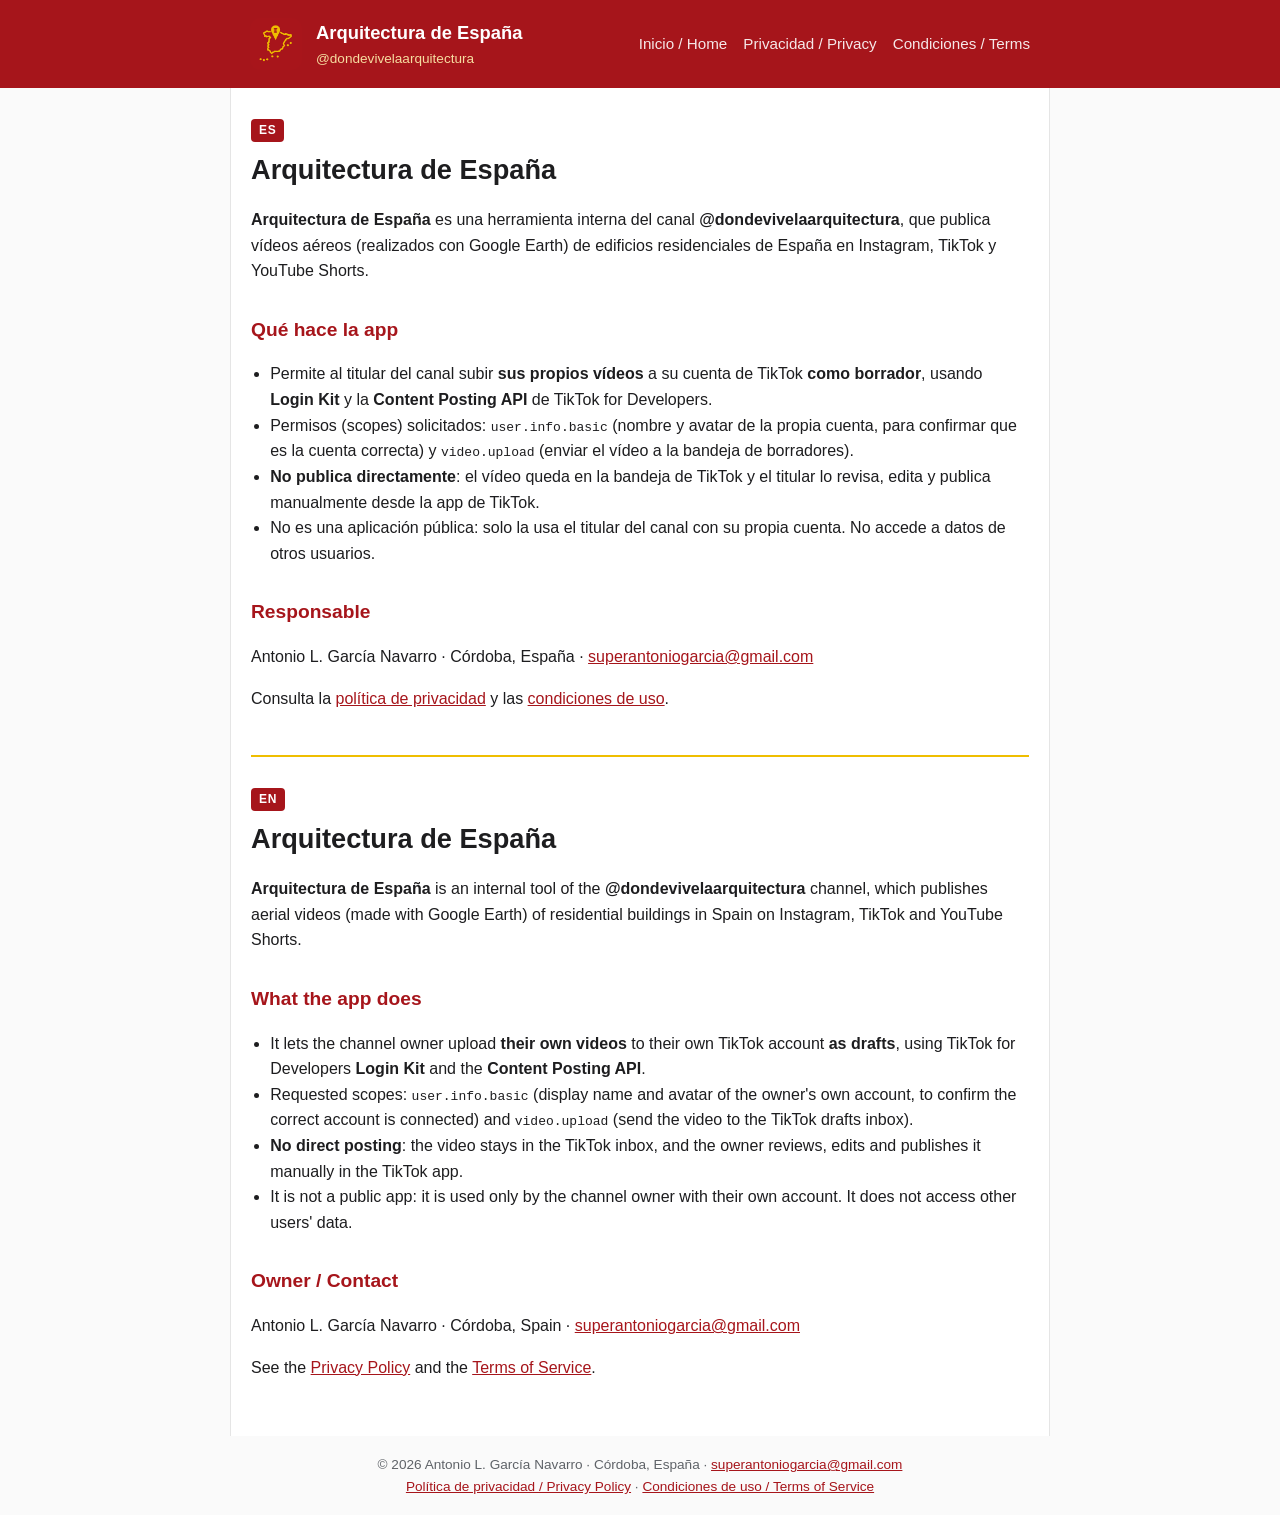
==== index.html @ 0d399f10 "Web de la app Arquitectura de España (TikTok for Developers)" ====
<!DOCTYPE html>
<html lang="es">
<head>
<meta charset="utf-8">
<meta name="viewport" content="width=device-width, initial-scale=1">
<title>Arquitectura de España – @dondevivelaarquitectura</title>
<meta name="description" content="Arquitectura de España – herramienta interna del canal @dondevivelaarquitectura para subir sus propios vídeos a TikTok como borrador.">
<link rel="icon" type="image/png" href="favicon.png">
<link rel="apple-touch-icon" href="logo.png">
<link rel="stylesheet" href="style.css">
</head>
<body>
<header><div class="bar">
<img src="logo.png" alt="Logo Arquitectura de España">
<a class="brand" href="index.html">Arquitectura de España<small>@dondevivelaarquitectura</small></a>
<nav><a href="index.html">Inicio / Home</a><a href="privacy.html">Privacidad / Privacy</a><a href="terms.html">Condiciones / Terms</a></nav>
</div></header>
<main>
<span class="lang">ES</span>
<h1>Arquitectura de España</h1>
<p><strong>Arquitectura de España</strong> es una herramienta interna del canal <strong>@dondevivelaarquitectura</strong>, que publica vídeos aéreos (realizados con Google Earth) de edificios residenciales de España en Instagram, TikTok y YouTube Shorts.</p>
<h2>Qué hace la app</h2>
<ul>
<li>Permite al titular del canal subir <strong>sus propios vídeos</strong> a su cuenta de TikTok <strong>como borrador</strong>, usando <strong>Login Kit</strong> y la <strong>Content Posting API</strong> de TikTok for Developers.</li>
<li>Permisos (scopes) solicitados: <code>user.info.basic</code> (nombre y avatar de la propia cuenta, para confirmar que es la cuenta correcta) y <code>video.upload</code> (enviar el vídeo a la bandeja de borradores).</li>
<li><strong>No publica directamente</strong>: el vídeo queda en la bandeja de TikTok y el titular lo revisa, edita y publica manualmente desde la app de TikTok.</li>
<li>No es una aplicación pública: solo la usa el titular del canal con su propia cuenta. No accede a datos de otros usuarios.</li>
</ul>
<h2>Responsable</h2>
<p>Antonio L. García Navarro · Córdoba, España · <a href="mailto:superantoniogarcia@gmail.com">superantoniogarcia@gmail.com</a></p>
<p>Consulta la <a href="privacy.html">política de privacidad</a> y las <a href="terms.html">condiciones de uso</a>.</p>

<hr class="sep">

<span class="lang">EN</span>
<h1 lang="en">Arquitectura de España</h1>
<div lang="en">
<p><strong>Arquitectura de España</strong> is an internal tool of the <strong>@dondevivelaarquitectura</strong> channel, which publishes aerial videos (made with Google Earth) of residential buildings in Spain on Instagram, TikTok and YouTube Shorts.</p>
<h2>What the app does</h2>
<ul>
<li>It lets the channel owner upload <strong>their own videos</strong> to their own TikTok account <strong>as drafts</strong>, using TikTok for Developers <strong>Login Kit</strong> and the <strong>Content Posting API</strong>.</li>
<li>Requested scopes: <code>user.info.basic</code> (display name and avatar of the owner's own account, to confirm the correct account is connected) and <code>video.upload</code> (send the video to the TikTok drafts inbox).</li>
<li><strong>No direct posting</strong>: the video stays in the TikTok inbox, and the owner reviews, edits and publishes it manually in the TikTok app.</li>
<li>It is not a public app: it is used only by the channel owner with their own account. It does not access other users' data.</li>
</ul>
<h2>Owner / Contact</h2>
<p>Antonio L. García Navarro · Córdoba, Spain · <a href="mailto:superantoniogarcia@gmail.com">superantoniogarcia@gmail.com</a></p>
<p>See the <a href="privacy.html">Privacy Policy</a> and the <a href="terms.html">Terms of Service</a>.</p>
</div>
</main>
<footer>© 2026 Antonio L. García Navarro · Córdoba, España · <a href="mailto:superantoniogarcia@gmail.com">superantoniogarcia@gmail.com</a><br>
<a href="privacy.html">Política de privacidad / Privacy Policy</a> · <a href="terms.html">Condiciones de uso / Terms of Service</a></footer>
</body>
</html>
---- style.css ----
:root{--red:#a6151b;--yellow:#efbe00;--ink:#1d1d1f;--muted:#5f6368;--line:#e5e5e5}
*{box-sizing:border-box}
body{margin:0;font-family:-apple-system,BlinkMacSystemFont,"Segoe UI",Roboto,Helvetica,Arial,sans-serif;color:var(--ink);background:#fafafa;line-height:1.6}
header{background:var(--red);color:#fff}
.bar{max-width:820px;margin:0 auto;padding:18px 20px;display:flex;align-items:center;gap:14px}
.bar img{width:52px;height:52px;border-radius:10px}
.bar a.brand{color:#fff;text-decoration:none;font-weight:700;font-size:1.15rem}
.bar small{display:block;color:#f6dca0;font-weight:400;font-size:.85rem}
nav{margin-left:auto;display:flex;gap:16px;flex-wrap:wrap}
nav a{color:#fff;text-decoration:none;font-size:.95rem;opacity:.9}
nav a:hover{opacity:1;text-decoration:underline}
main{max-width:820px;margin:0 auto;padding:28px 20px 40px;background:#fff;border-left:1px solid var(--line);border-right:1px solid var(--line)}
h1{font-size:1.7rem;margin:.2em 0 .4em}
h2{font-size:1.2rem;margin:1.6em 0 .4em;color:var(--red)}
.lang{display:inline-block;font-size:.75rem;font-weight:700;letter-spacing:.06em;color:#fff;background:var(--red);padding:2px 8px;border-radius:4px}
.meta{color:var(--muted);font-size:.9rem}
hr.sep{border:0;border-top:2px solid var(--yellow);margin:44px 0 28px}
a{color:var(--red)}
footer{max-width:820px;margin:0 auto;padding:18px 20px;color:var(--muted);font-size:.85rem;text-align:center}
ul{padding-left:1.2em}
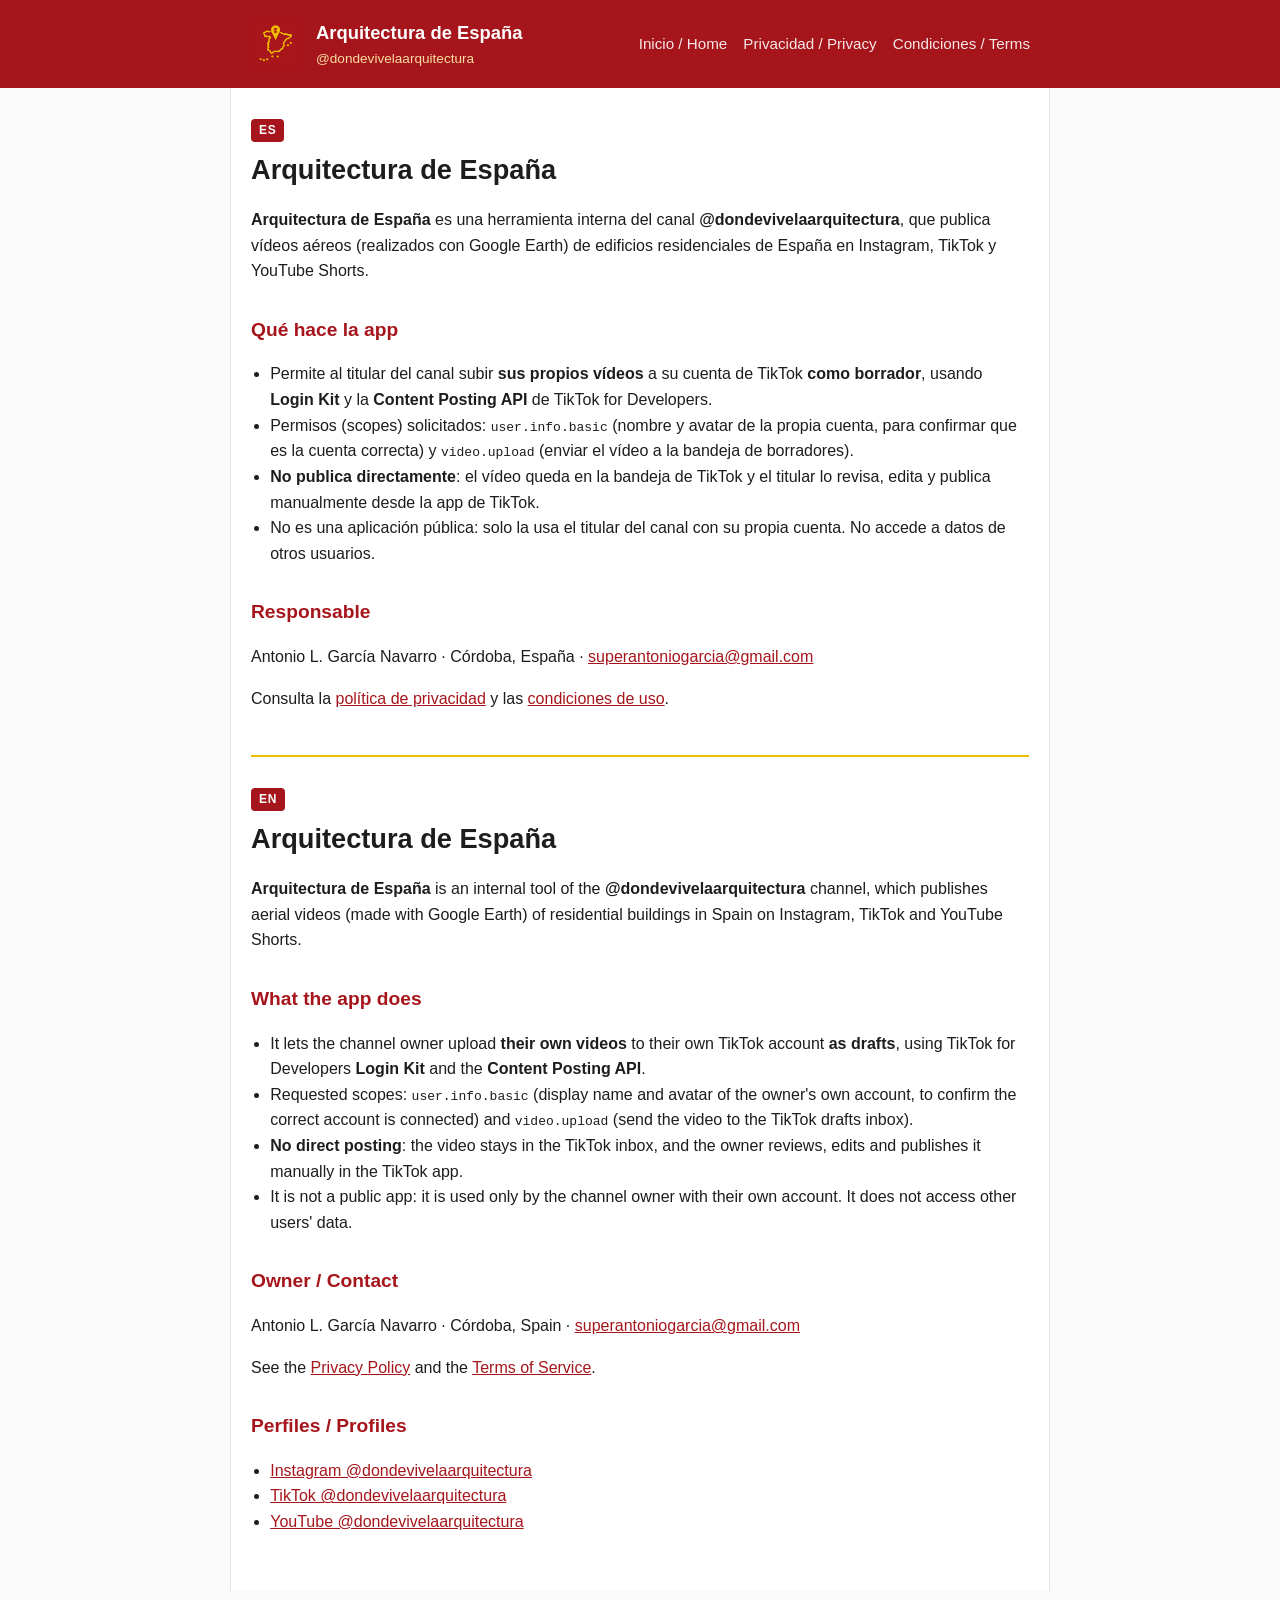
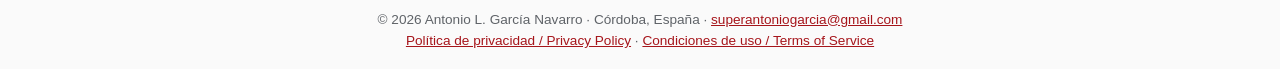
==== commit c7e6e71b: "Add profile links (IG, TikTok, YouTube)" ====
--- a/index.html
+++ b/index.html
@@ -47,6 +47,7 @@
 <p>Antonio L. García Navarro · Córdoba, Spain · <a href="mailto:superantoniogarcia@gmail.com">superantoniogarcia@gmail.com</a></p>
 <p>See the <a href="privacy.html">Privacy Policy</a> and the <a href="terms.html">Terms of Service</a>.</p>
 </div>
+<section><h2>Perfiles / Profiles</h2><ul><li><a href="https://www.instagram.com/dondevivelaarquitectura/">Instagram @dondevivelaarquitectura</a></li><li><a href="https://www.tiktok.com/@dondevivelaarquitectura">TikTok @dondevivelaarquitectura</a></li><li><a href="https://www.youtube.com/@dondevivelaarquitectura">YouTube @dondevivelaarquitectura</a></li></ul></section>
 </main>
 <footer>© 2026 Antonio L. García Navarro · Córdoba, España · <a href="mailto:superantoniogarcia@gmail.com">superantoniogarcia@gmail.com</a><br>
 <a href="privacy.html">Política de privacidad / Privacy Policy</a> · <a href="terms.html">Condiciones de uso / Terms of Service</a></footer>
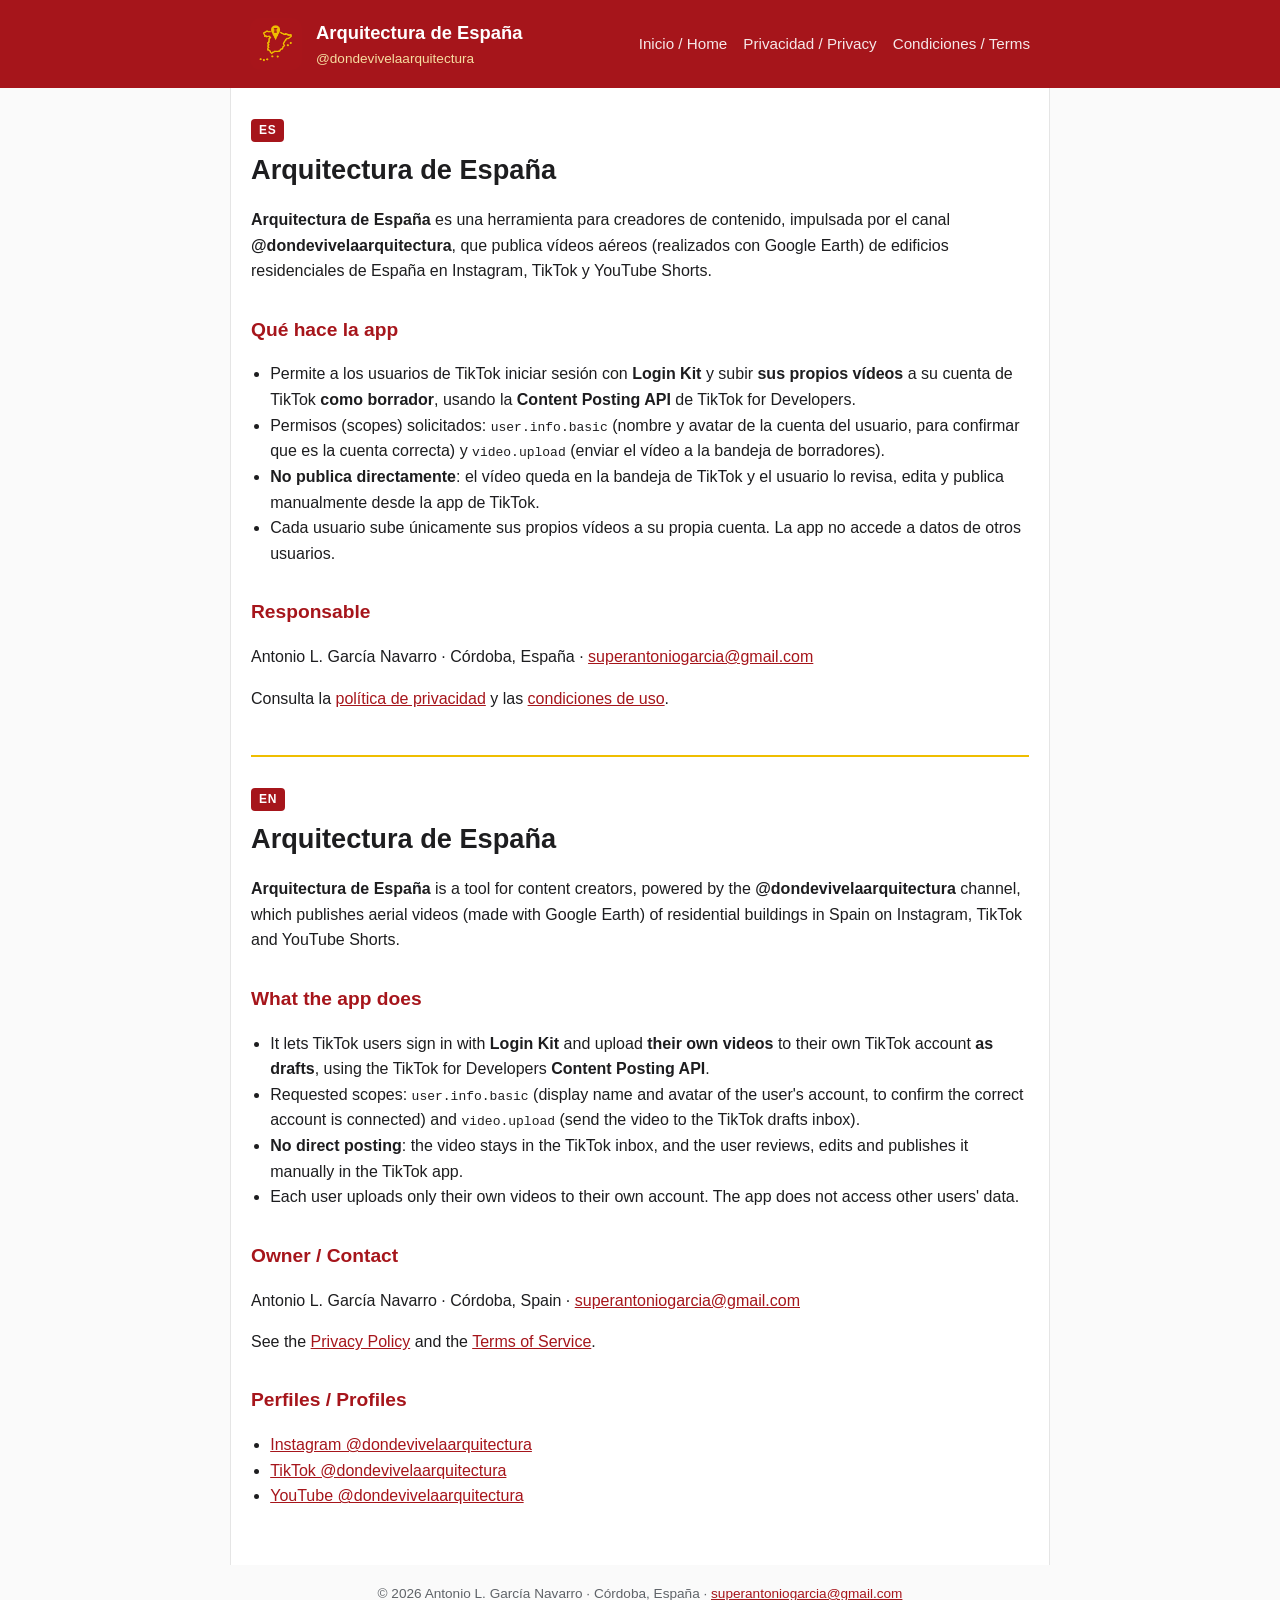
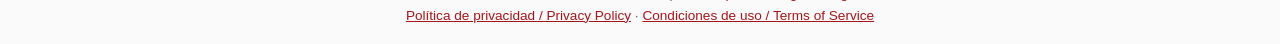
==== commit a1114871: "Presentar la app como herramienta para creadores de contenido Se elimina el lenguaje de herramienta " ====
--- a/index.html
+++ b/index.html
@@ -4,7 +4,7 @@
 <meta charset="utf-8">
 <meta name="viewport" content="width=device-width, initial-scale=1">
 <title>Arquitectura de España – @dondevivelaarquitectura</title>
-<meta name="description" content="Arquitectura de España – herramienta interna del canal @dondevivelaarquitectura para subir sus propios vídeos a TikTok como borrador.">
+<meta name="description" content="Arquitectura de España – herramienta para creadores de contenido que permite a los usuarios de TikTok iniciar sesión con Login Kit y subir sus propios vídeos como borrador.">
 <link rel="icon" type="image/png" href="favicon.png">
 <link rel="apple-touch-icon" href="logo.png">
 <link rel="stylesheet" href="style.css">
@@ -18,13 +18,13 @@
 <main>
 <span class="lang">ES</span>
 <h1>Arquitectura de España</h1>
-<p><strong>Arquitectura de España</strong> es una herramienta interna del canal <strong>@dondevivelaarquitectura</strong>, que publica vídeos aéreos (realizados con Google Earth) de edificios residenciales de España en Instagram, TikTok y YouTube Shorts.</p>
+<p><strong>Arquitectura de España</strong> es una herramienta para creadores de contenido, impulsada por el canal <strong>@dondevivelaarquitectura</strong>, que publica vídeos aéreos (realizados con Google Earth) de edificios residenciales de España en Instagram, TikTok y YouTube Shorts.</p>
 <h2>Qué hace la app</h2>
 <ul>
-<li>Permite al titular del canal subir <strong>sus propios vídeos</strong> a su cuenta de TikTok <strong>como borrador</strong>, usando <strong>Login Kit</strong> y la <strong>Content Posting API</strong> de TikTok for Developers.</li>
-<li>Permisos (scopes) solicitados: <code>user.info.basic</code> (nombre y avatar de la propia cuenta, para confirmar que es la cuenta correcta) y <code>video.upload</code> (enviar el vídeo a la bandeja de borradores).</li>
-<li><strong>No publica directamente</strong>: el vídeo queda en la bandeja de TikTok y el titular lo revisa, edita y publica manualmente desde la app de TikTok.</li>
-<li>No es una aplicación pública: solo la usa el titular del canal con su propia cuenta. No accede a datos de otros usuarios.</li>
+<li>Permite a los usuarios de TikTok iniciar sesión con <strong>Login Kit</strong> y subir <strong>sus propios vídeos</strong> a su cuenta de TikTok <strong>como borrador</strong>, usando la <strong>Content Posting API</strong> de TikTok for Developers.</li>
+<li>Permisos (scopes) solicitados: <code>user.info.basic</code> (nombre y avatar de la cuenta del usuario, para confirmar que es la cuenta correcta) y <code>video.upload</code> (enviar el vídeo a la bandeja de borradores).</li>
+<li><strong>No publica directamente</strong>: el vídeo queda en la bandeja de TikTok y el usuario lo revisa, edita y publica manualmente desde la app de TikTok.</li>
+<li>Cada usuario sube únicamente sus propios vídeos a su propia cuenta. La app no accede a datos de otros usuarios.</li>
 </ul>
 <h2>Responsable</h2>
 <p>Antonio L. García Navarro · Córdoba, España · <a href="mailto:superantoniogarcia@gmail.com">superantoniogarcia@gmail.com</a></p>
@@ -35,13 +35,13 @@
 <span class="lang">EN</span>
 <h1 lang="en">Arquitectura de España</h1>
 <div lang="en">
-<p><strong>Arquitectura de España</strong> is an internal tool of the <strong>@dondevivelaarquitectura</strong> channel, which publishes aerial videos (made with Google Earth) of residential buildings in Spain on Instagram, TikTok and YouTube Shorts.</p>
+<p><strong>Arquitectura de España</strong> is a tool for content creators, powered by the <strong>@dondevivelaarquitectura</strong> channel, which publishes aerial videos (made with Google Earth) of residential buildings in Spain on Instagram, TikTok and YouTube Shorts.</p>
 <h2>What the app does</h2>
 <ul>
-<li>It lets the channel owner upload <strong>their own videos</strong> to their own TikTok account <strong>as drafts</strong>, using TikTok for Developers <strong>Login Kit</strong> and the <strong>Content Posting API</strong>.</li>
-<li>Requested scopes: <code>user.info.basic</code> (display name and avatar of the owner's own account, to confirm the correct account is connected) and <code>video.upload</code> (send the video to the TikTok drafts inbox).</li>
-<li><strong>No direct posting</strong>: the video stays in the TikTok inbox, and the owner reviews, edits and publishes it manually in the TikTok app.</li>
-<li>It is not a public app: it is used only by the channel owner with their own account. It does not access other users' data.</li>
+<li>It lets TikTok users sign in with <strong>Login Kit</strong> and upload <strong>their own videos</strong> to their own TikTok account <strong>as drafts</strong>, using the TikTok for Developers <strong>Content Posting API</strong>.</li>
+<li>Requested scopes: <code>user.info.basic</code> (display name and avatar of the user's account, to confirm the correct account is connected) and <code>video.upload</code> (send the video to the TikTok drafts inbox).</li>
+<li><strong>No direct posting</strong>: the video stays in the TikTok inbox, and the user reviews, edits and publishes it manually in the TikTok app.</li>
+<li>Each user uploads only their own videos to their own account. The app does not access other users' data.</li>
 </ul>
 <h2>Owner / Contact</h2>
 <p>Antonio L. García Navarro · Córdoba, Spain · <a href="mailto:superantoniogarcia@gmail.com">superantoniogarcia@gmail.com</a></p>
